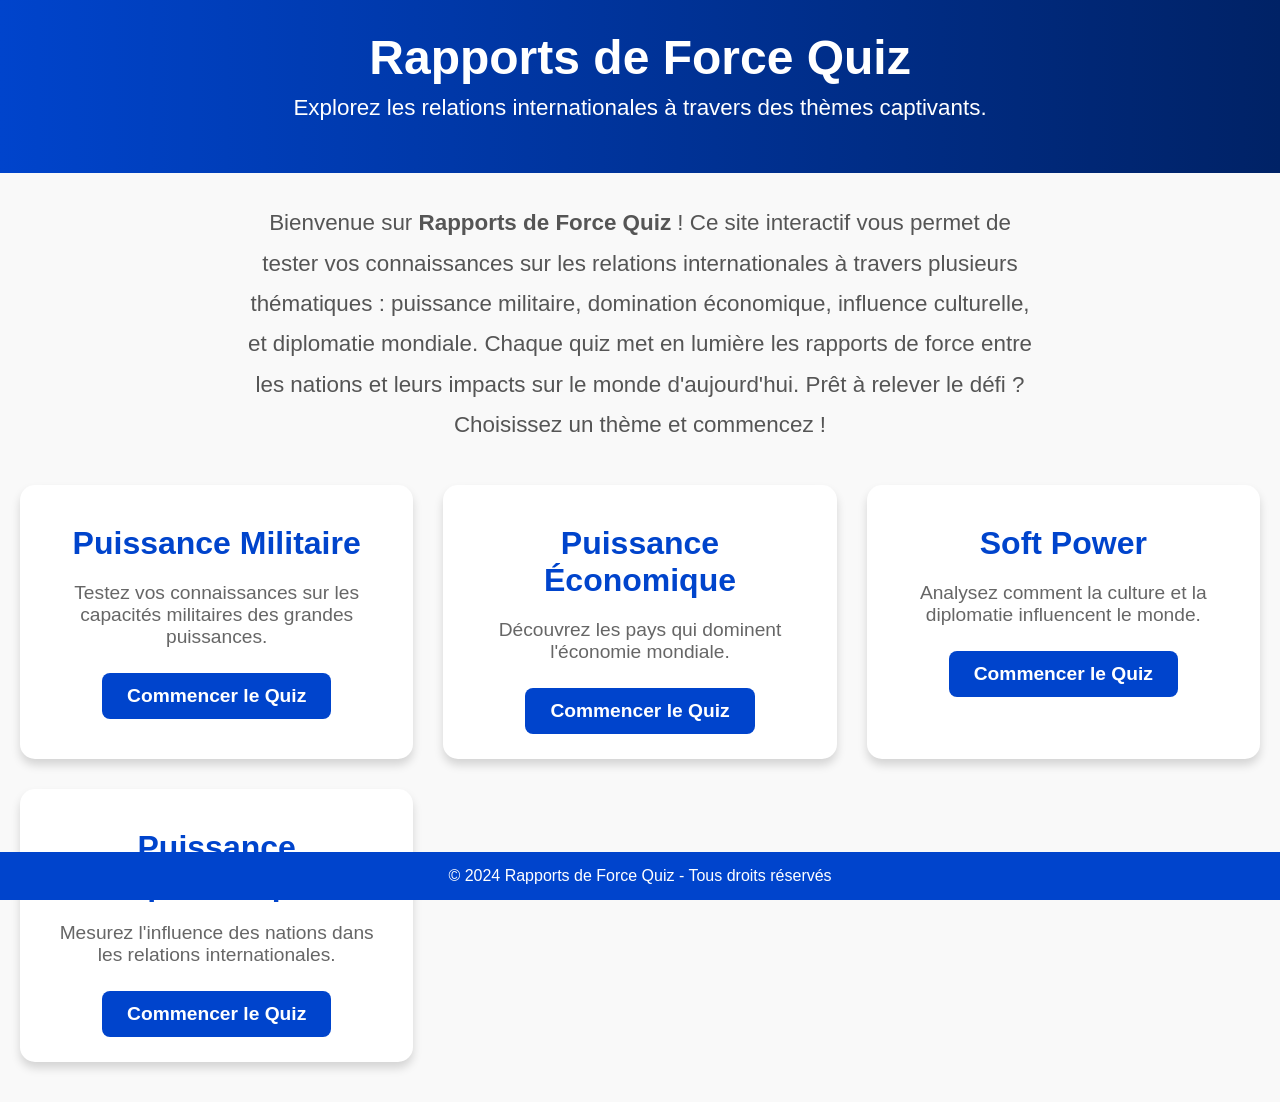
==== index.html @ 2181fe53 "feur" ====
<!DOCTYPE html>
<html lang="fr">
<head>
    <meta charset="UTF-8">
    <meta name="viewport" content="width=device-width, initial-scale=1.0">
    <title>Rapports de Force Quiz</title>
    <link rel="stylesheet" href="styles.css">
</head>
<body>
<header>
    <h1>Rapports de Force Quiz</h1>
    <p>Explorez les relations internationales à travers des thèmes captivants.</p>
</header>

<div class="description">
    Bienvenue sur <strong>Rapports de Force Quiz</strong> ! Ce site interactif vous permet de tester vos connaissances sur les relations internationales à travers plusieurs thématiques : puissance militaire, domination économique, influence culturelle, et diplomatie mondiale.
    Chaque quiz met en lumière les rapports de force entre les nations et leurs impacts sur le monde d'aujourd'hui. Prêt à relever le défi ? Choisissez un thème et commencez !
</div>

<div class="quiz-container">
    <!-- Quiz 1 -->
    <div class="quiz-card">
        <h2>Puissance Militaire</h2>
        <p>Testez vos connaissances sur les capacités militaires des grandes puissances.</p>
        <a href="#military" onclick="startQuiz('military')">Commencer le Quiz</a>
    </div>
    <!-- Quiz 2 -->
    <div class="quiz-card">
        <h2>Puissance Économique</h2>
        <p>Découvrez les pays qui dominent l'économie mondiale.</p>
        <a href="#economic" onclick="startQuiz('economic')">Commencer le Quiz</a>
    </div>
    <!-- Quiz 3 -->
    <div class="quiz-card">
        <h2>Soft Power</h2>
        <p>Analysez comment la culture et la diplomatie influencent le monde.</p>
        <a href="#soft-power" onclick="startQuiz('soft-power')">Commencer le Quiz</a>
    </div>
    <!-- Quiz 4 -->
    <div class="quiz-card">
        <h2>Puissance Diplomatique</h2>
        <p>Mesurez l'influence des nations dans les relations internationales.</p>
        <a href="#diplomatic" onclick="startQuiz('diplomatic')">Commencer le Quiz</a>
    </div>
</div>

<footer>
    © 2024 Rapports de Force Quiz - Tous droits réservés
</footer>

<script src="scripts.js"></script>
</body>
</html>
---- styles.css ----
/* Global Styles */
body {
    font-family: 'Arial', sans-serif;
    margin: 0;
    padding: 0;
    background-color: #f9f9f9;
    color: #333;
}

header {
    background: linear-gradient(90deg, #0044cc, #002266);
    color: white;
    text-align: center;
    padding: 30px 0;
}

header h1 {
    font-size: 3rem; /* Titre plus grand */
    margin: 0;
}

header p {
    margin-top: 10px;
    font-size: 1.4rem; /* Sous-titre plus grand */
}

.description {
    max-width: 800px;
    margin: 30px auto;
    padding: 0 20px;
    font-size: 1.4rem; /* Texte légèrement agrandi */
    line-height: 1.8;
    color: #555;
    text-align: center;
}

.quiz-container {
    display: grid;
    grid-template-columns: repeat(auto-fit, minmax(300px, 1fr)); /* Cartes plus larges */
    gap: 30px; /* Espacement augmenté */
    margin: 40px auto;
    max-width: 1400px; /* Conteneur plus large */
    padding: 0 20px;
}

.quiz-card {
    background: #fff;
    border-radius: 15px; /* Coins plus arrondis */
    box-shadow: 0 6px 10px rgba(0, 0, 0, 0.15); /* Ombre plus visible */
    padding: 25px; /* Plus de padding */
    text-align: center;
    transition: transform 0.3s ease, box-shadow 0.3s ease;
}

.quiz-card:hover {
    transform: translateY(-10px); /* Augmentation de l'effet de survol */
    box-shadow: 0 12px 20px rgba(0, 0, 0, 0.3);
}

.quiz-card h2 {
    font-size: 2rem; /* Titre des cartes plus grand */
    color: #0044cc;
    margin: 15px 0;
}

.quiz-card p {
    font-size: 1.2rem; /* Texte descriptif plus grand */
    color: #666;
    margin-bottom: 25px;
}

.quiz-card a {
    display: inline-block;
    background: #0044cc;
    color: white;
    padding: 12px 25px;
    border-radius: 8px; /* Boutons arrondis */
    text-decoration: none;
    font-size: 1.2rem; /* Bouton plus grand */
    font-weight: bold;
    transition: background 0.3s ease;
}

.quiz-card a:hover {
    background: #002266;
}

footer {
    background-color: #0044cc;
    color: white;
    text-align: center;
    padding: 15px 0;
    font-size: 1rem;
    position: fixed; /* Fixé en bas */
    bottom: 0;
    left: 0;
    width: 100%;
}
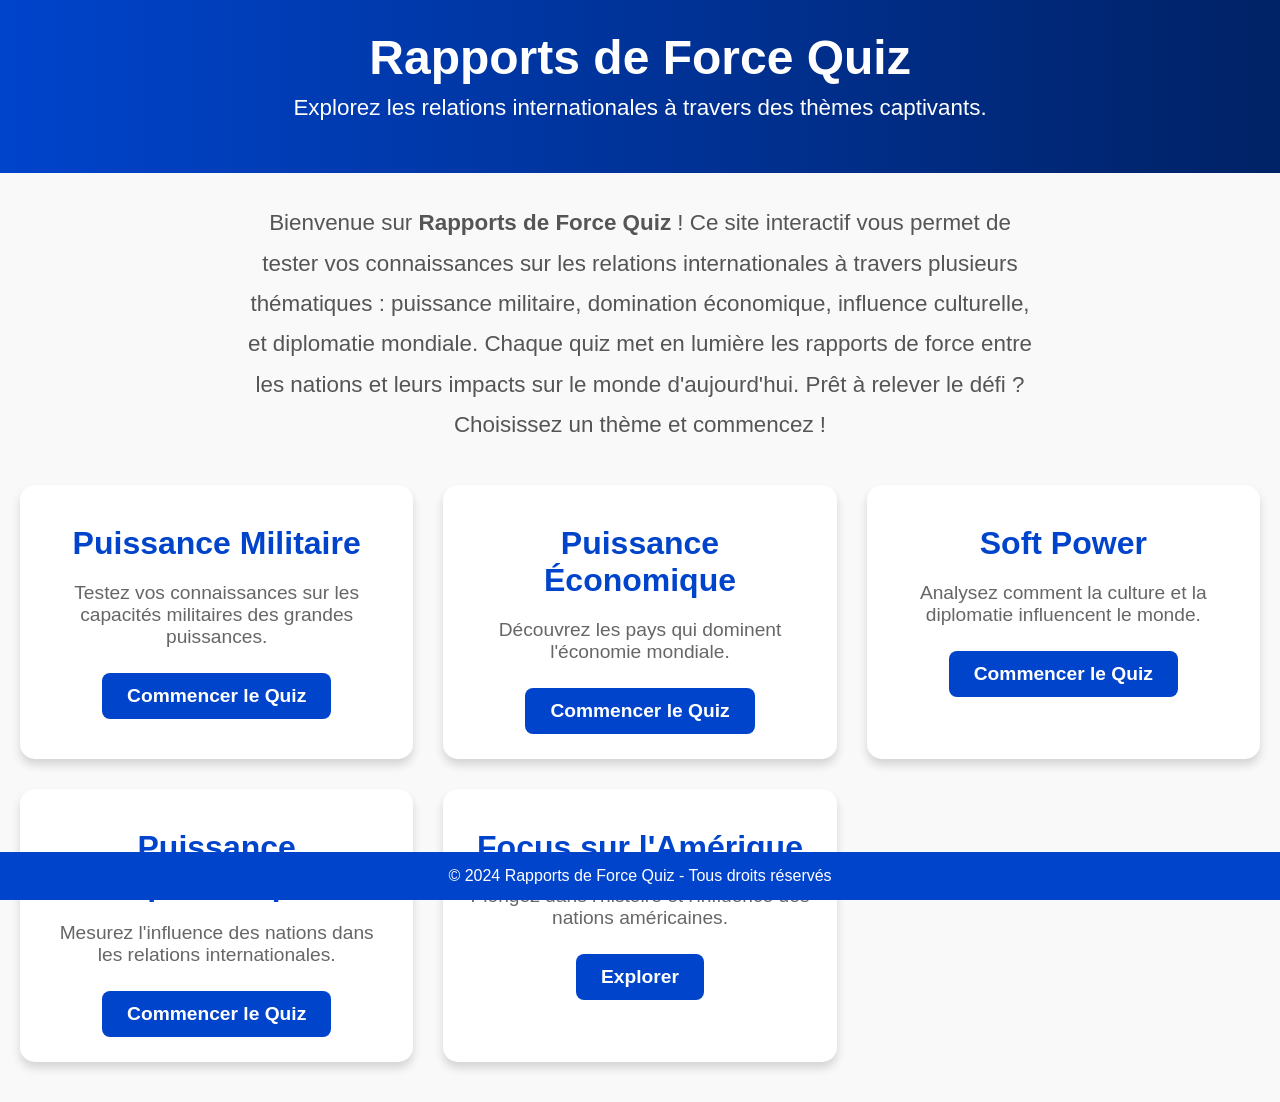
==== commit b9d39914: "full pages" ====
--- a/index.html
+++ b/index.html
@@ -42,6 +42,12 @@
         <p>Mesurez l'influence des nations dans les relations internationales.</p>
         <a href="#diplomatic" onclick="startQuiz('diplomatic')">Commencer le Quiz</a>
     </div>
+    <!-- Quiz 5 -->
+    <div class="quiz-card">
+        <h2>Focus sur l'Amérique</h2>
+        <p>Plongez dans l'histoire et l'influence des nations américaines.</p>
+        <a href="quizz/amerique.html">Explorer</a>
+    </div>
 </div>
 
 <footer>
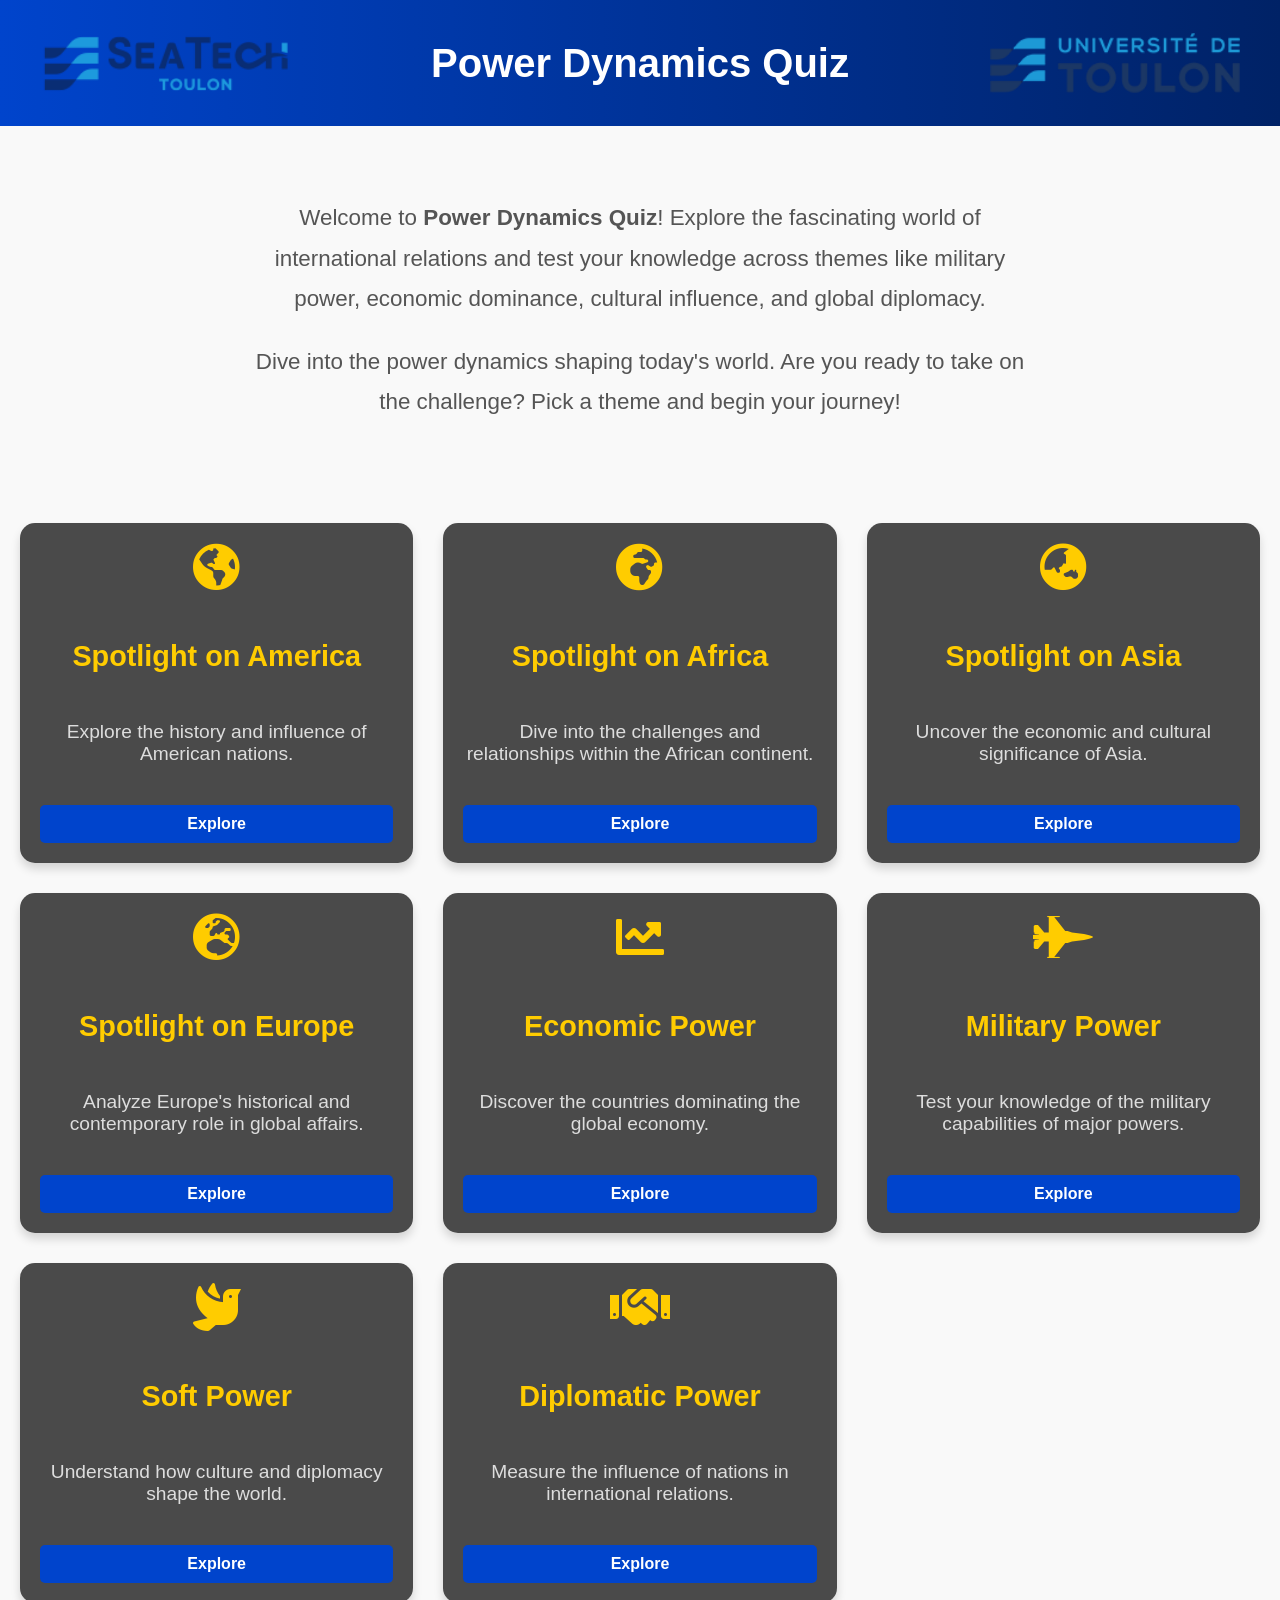
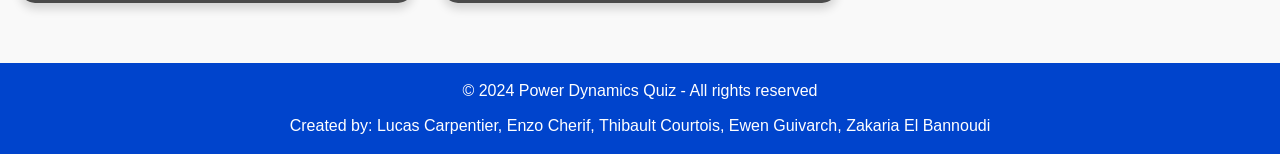
==== commit 056ea75e: "home page" ====
--- a/index.html
+++ b/index.html
@@ -1,59 +1,113 @@
 <!DOCTYPE html>
-<html lang="fr">
+<html lang="en">
 <head>
     <meta charset="UTF-8">
     <meta name="viewport" content="width=device-width, initial-scale=1.0">
-    <title>Rapports de Force Quiz</title>
+    <title>Power Dynamics Quiz</title>
     <link rel="stylesheet" href="styles.css">
 </head>
 <body>
+
+
 <header>
-    <h1>Rapports de Force Quiz</h1>
-    <p>Explorez les relations internationales à travers des thèmes captivants.</p>
+
+
+    <div class="header-content">
+        <img src="../images/seatech.png" alt="Seatech Logo" class="header-logo left-logo">
+        <div class="header-text">
+            <h1>Power Dynamics Quiz</h1>
+        </div>
+        <img src="../images/univ.png" alt="University Logo" class="header-logo right-logo">
+    </div>
 </header>
 
+
 <div class="description">
-    Bienvenue sur <strong>Rapports de Force Quiz</strong> ! Ce site interactif vous permet de tester vos connaissances sur les relations internationales à travers plusieurs thématiques : puissance militaire, domination économique, influence culturelle, et diplomatie mondiale.
-    Chaque quiz met en lumière les rapports de force entre les nations et leurs impacts sur le monde d'aujourd'hui. Prêt à relever le défi ? Choisissez un thème et commencez !
+    <p>
+        Welcome to <strong>Power Dynamics Quiz</strong>! Explore the fascinating world of international relations and test your knowledge across themes like military power, economic dominance, cultural influence, and global diplomacy.
+    </p>
+    <p>
+        Dive into the power dynamics shaping today's world. Are you ready to take on the challenge? Pick a theme and begin your journey!
+    </p>
 </div>
+
+
 
 <div class="quiz-container">
     <!-- Quiz 1 -->
-    <div class="quiz-card">
-        <h2>Puissance Militaire</h2>
-        <p>Testez vos connaissances sur les capacités militaires des grandes puissances.</p>
-        <a href="#military" onclick="startQuiz('military')">Commencer le Quiz</a>
+    <div class="quiz-card" style="background-image: url('../images/america-bg.jpg');">
+        <i class="icon fa fa-globe-americas"></i>
+        <h2>Spotlight on America</h2>
+        <p>Explore the history and influence of American nations.</p>
+        <a href="quizz/amerique.html">Explore</a>
     </div>
     <!-- Quiz 2 -->
-    <div class="quiz-card">
-        <h2>Puissance Économique</h2>
-        <p>Découvrez les pays qui dominent l'économie mondiale.</p>
-        <a href="#economic" onclick="startQuiz('economic')">Commencer le Quiz</a>
+    <div class="quiz-card" style="background-image: url('../images/africa-bg.jpg');">
+        <i class="icon fa fa-globe-africa"></i>
+        <h2>Spotlight on Africa</h2>
+        <p>Dive into the challenges and relationships within the African continent.</p>
+        <a href="quizz/afrique.html">Explore</a>
     </div>
     <!-- Quiz 3 -->
-    <div class="quiz-card">
-        <h2>Soft Power</h2>
-        <p>Analysez comment la culture et la diplomatie influencent le monde.</p>
-        <a href="#soft-power" onclick="startQuiz('soft-power')">Commencer le Quiz</a>
+    <div class="quiz-card" style="background-image: url('../images/asia-bg.jpg');">
+        <i class="icon fa fa-globe-asia"></i>
+        <h2>Spotlight on Asia</h2>
+        <p>Uncover the economic and cultural significance of Asia.</p>
+        <a href="quizz/asie.html">Explore</a>
     </div>
     <!-- Quiz 4 -->
-    <div class="quiz-card">
-        <h2>Puissance Diplomatique</h2>
-        <p>Mesurez l'influence des nations dans les relations internationales.</p>
-        <a href="#diplomatic" onclick="startQuiz('diplomatic')">Commencer le Quiz</a>
+    <div class="quiz-card" style="background-image: url('../images/europe-bg.jpg');">
+        <i class="icon fa fa-globe-europe"></i>
+        <h2>Spotlight on Europe</h2>
+        <p>Analyze Europe's historical and contemporary role in global affairs.</p>
+        <a href="quizz/europe.html">Explore</a>
     </div>
     <!-- Quiz 5 -->
-    <div class="quiz-card">
-        <h2>Focus sur l'Amérique</h2>
-        <p>Plongez dans l'histoire et l'influence des nations américaines.</p>
-        <a href="quizz/amerique.html">Explorer</a>
+    <div class="quiz-card" style="background-image: url('../images/economic-bg.jpg');">
+        <i class="icon fa fa-chart-line"></i>
+        <h2>Economic Power</h2>
+        <p>Discover the countries dominating the global economy.</p>
+        <a href="quizz/economie.html">Explore</a>
+    </div>
+    <!-- Quiz 6 -->
+    <div class="quiz-card" style="background-image: url('../images/military-bg.jpg');">
+        <i class="icon fa fa-fighter-jet"></i>
+        <h2>Military Power</h2>
+        <p>Test your knowledge of the military capabilities of major powers.</p>
+        <a href="quizz/militaire.html">Explore</a>
+    </div>
+    <!-- Quiz 7 -->
+    <div class="quiz-card" style="background-image: url('../images/soft-power-bg.jpg');">
+        <i class="icon fa fa-dove"></i>
+        <h2>Soft Power</h2>
+        <p>Understand how culture and diplomacy shape the world.</p>
+        <a href="quizz/soft-power.html">Explore</a>
+    </div>
+    <!-- Quiz 8 -->
+    <div class="quiz-card" style="background-image: url('../images/diplomatic-bg.jpg');">
+        <i class="icon fa fa-handshake"></i>
+        <h2>Diplomatic Power</h2>
+        <p>Measure the influence of nations in international relations.</p>
+        <a href="quizz/diplomatie.html">Explore</a>
     </div>
 </div>
 
+
 <footer>
-    © 2024 Rapports de Force Quiz - Tous droits réservés
+    <div>© 2024 Power Dynamics Quiz - All rights reserved</div>
+    <div style="margin-top: 10px;">
+        Created by: Lucas Carpentier, Enzo Cherif, Thibault Courtois, Ewen Guivarch, Zakaria El Bannoudi
+    </div>
 </footer>
 
+
 <script src="scripts.js"></script>
+<script>
+    function toggleMenu() {
+        const navLinks = document.getElementById("nav-links");
+        navLinks.classList.toggle("active");
+    }
+</script>
+
 </body>
 </html>
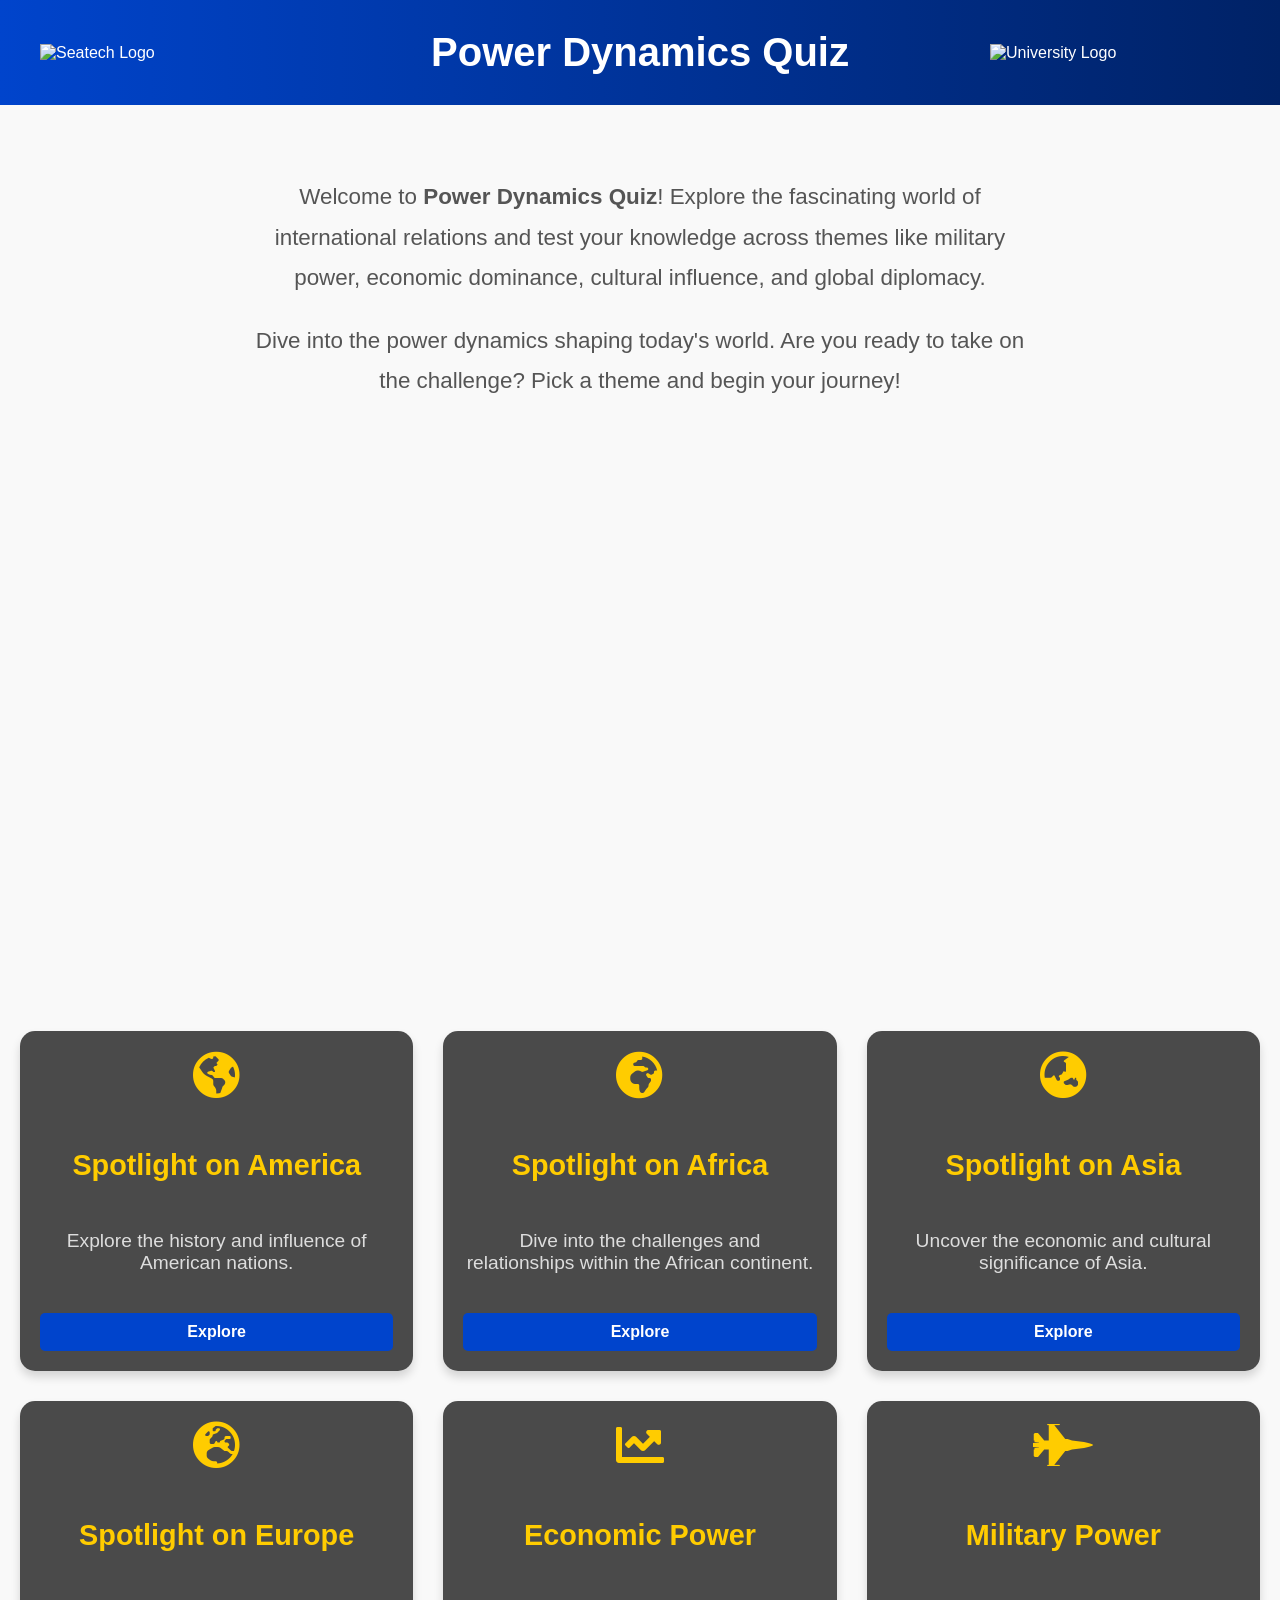
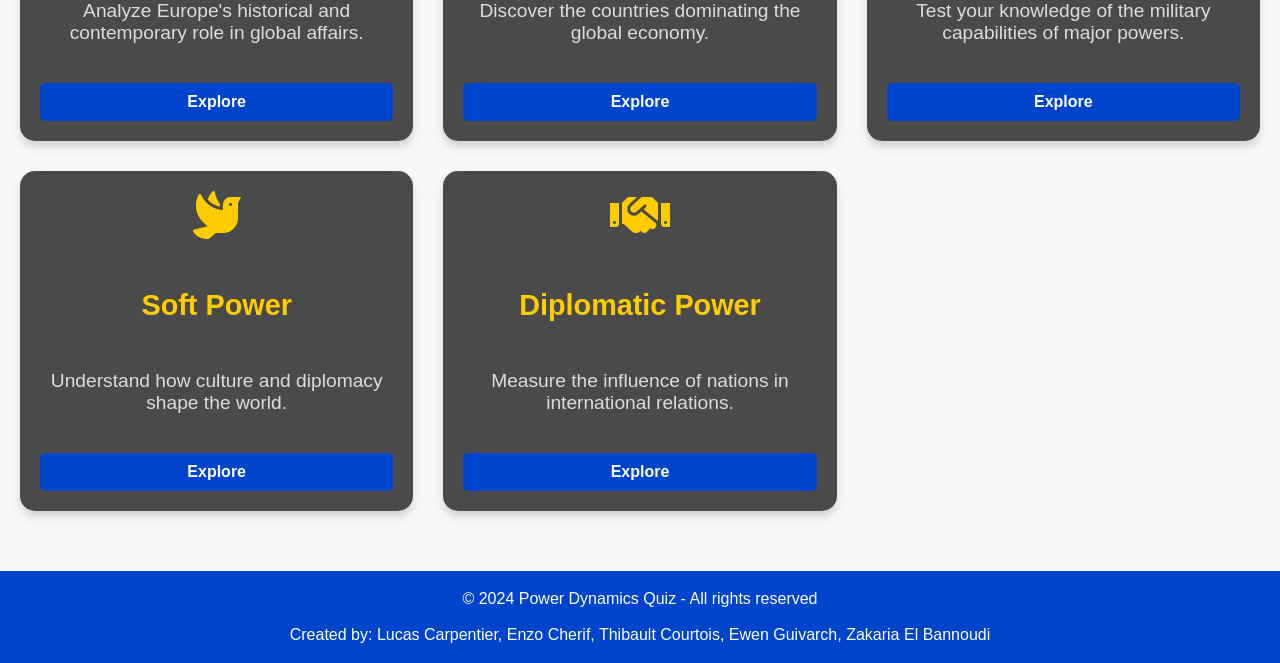
==== commit 3703949d: "rajout des images sur l'acceuil logo de l'ecole, et rajout de la map comme girafa voulait, et j'essa" ====
--- a/index.html
+++ b/index.html
@@ -5,19 +5,20 @@
     <meta name="viewport" content="width=device-width, initial-scale=1.0">
     <title>Power Dynamics Quiz</title>
     <link rel="stylesheet" href="styles.css">
+	<link rel="stylesheet" href="https://unpkg.com/leaflet@1.9.4/dist/leaflet.css" />
+	<script src="https://unpkg.com/leaflet@1.9.4/dist/leaflet.js"></script>
+	<script src="index.js" defer></script>
 </head>
 <body>
 
 
 <header>
-
-
     <div class="header-content">
-        <img src="../images/seatech.png" alt="Seatech Logo" class="header-logo left-logo">
+        <img src="https://seatech.univ-tln.fr/squelettes/images/logos/seatech-208.png" alt="Seatech Logo" class="header-logo left-logo">
         <div class="header-text">
             <h1>Power Dynamics Quiz</h1>
         </div>
-        <img src="../images/univ.png" alt="University Logo" class="header-logo right-logo">
+        <img src="https://www.univ-tln.fr/squelettes/images/logos/logo-utln.png" alt="University Logo" class="header-logo right-logo">
     </div>
 </header>
 
@@ -31,7 +32,9 @@
     </p>
 </div>
 
+<div id="map" style="height: 500px; width: 100%; margin: 20px 0;"></div>
 
+<div class="hamburger">☰</div>
 
 <div class="quiz-container">
     <!-- Quiz 1 -->
@@ -93,6 +96,8 @@
 </div>
 
 
+
+
 <footer>
     <div>© 2024 Power Dynamics Quiz - All rights reserved</div>
     <div style="margin-top: 10px;">
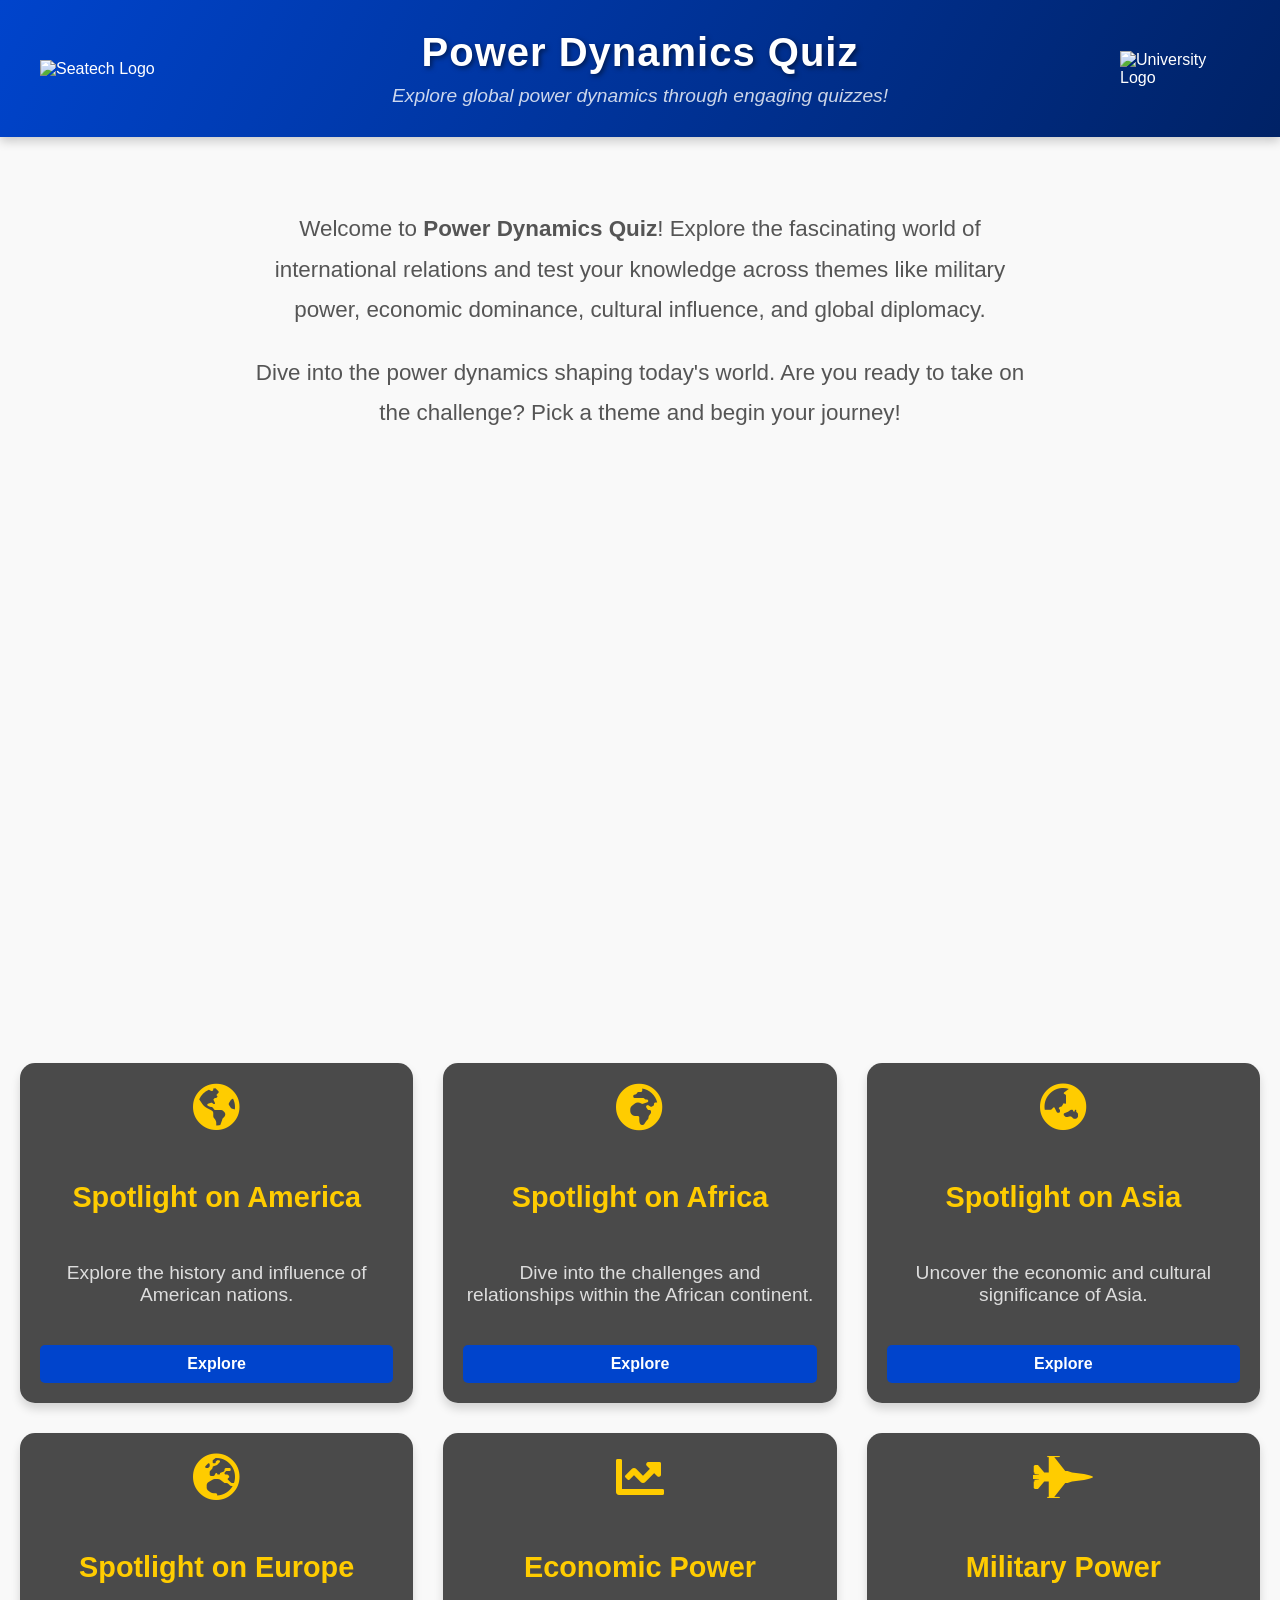
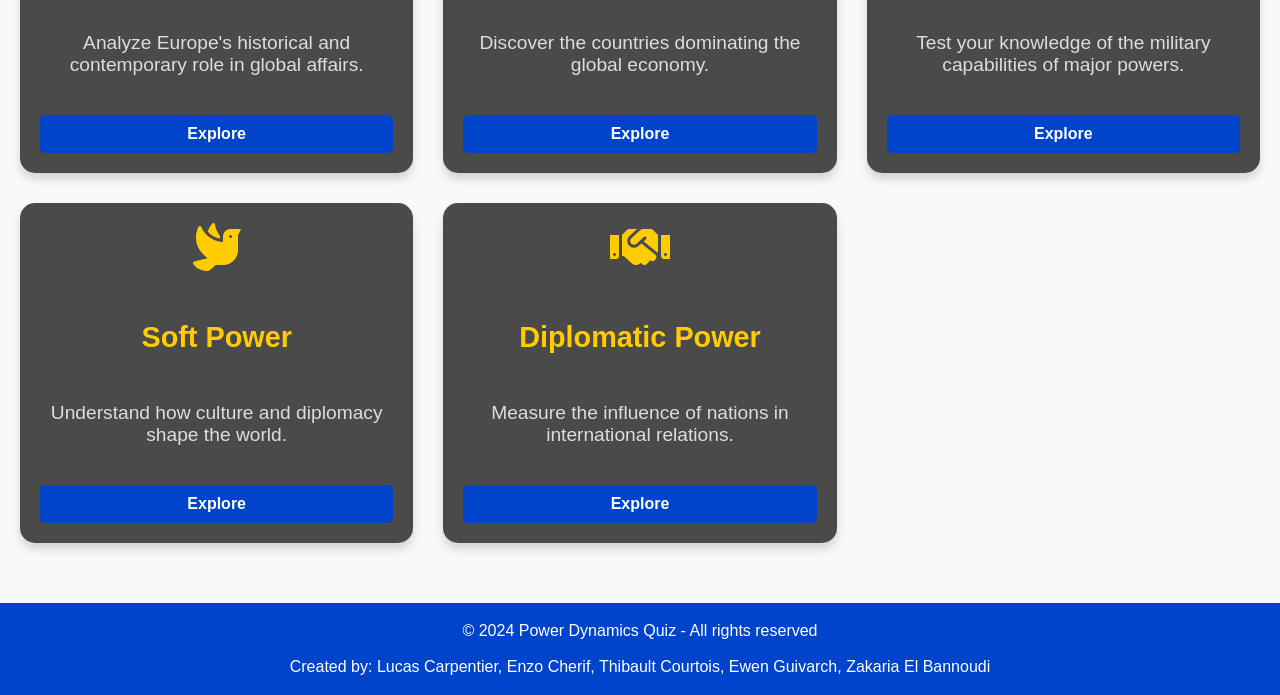
==== commit 674281e6: "Amelioration de l'header sur l'ordi et mobile normalement c'est plus jolie" ====
--- a/index.html
+++ b/index.html
@@ -12,15 +12,17 @@
 <body>
 
 
-<header>
+<header class="header-container">
     <div class="header-content">
         <img src="https://seatech.univ-tln.fr/squelettes/images/logos/seatech-208.png" alt="Seatech Logo" class="header-logo left-logo">
         <div class="header-text">
             <h1>Power Dynamics Quiz</h1>
+            <p>Explore global power dynamics through engaging quizzes!</p>
         </div>
         <img src="https://www.univ-tln.fr/squelettes/images/logos/logo-utln.png" alt="University Logo" class="header-logo right-logo">
     </div>
 </header>
+
 
 
 <div class="description">
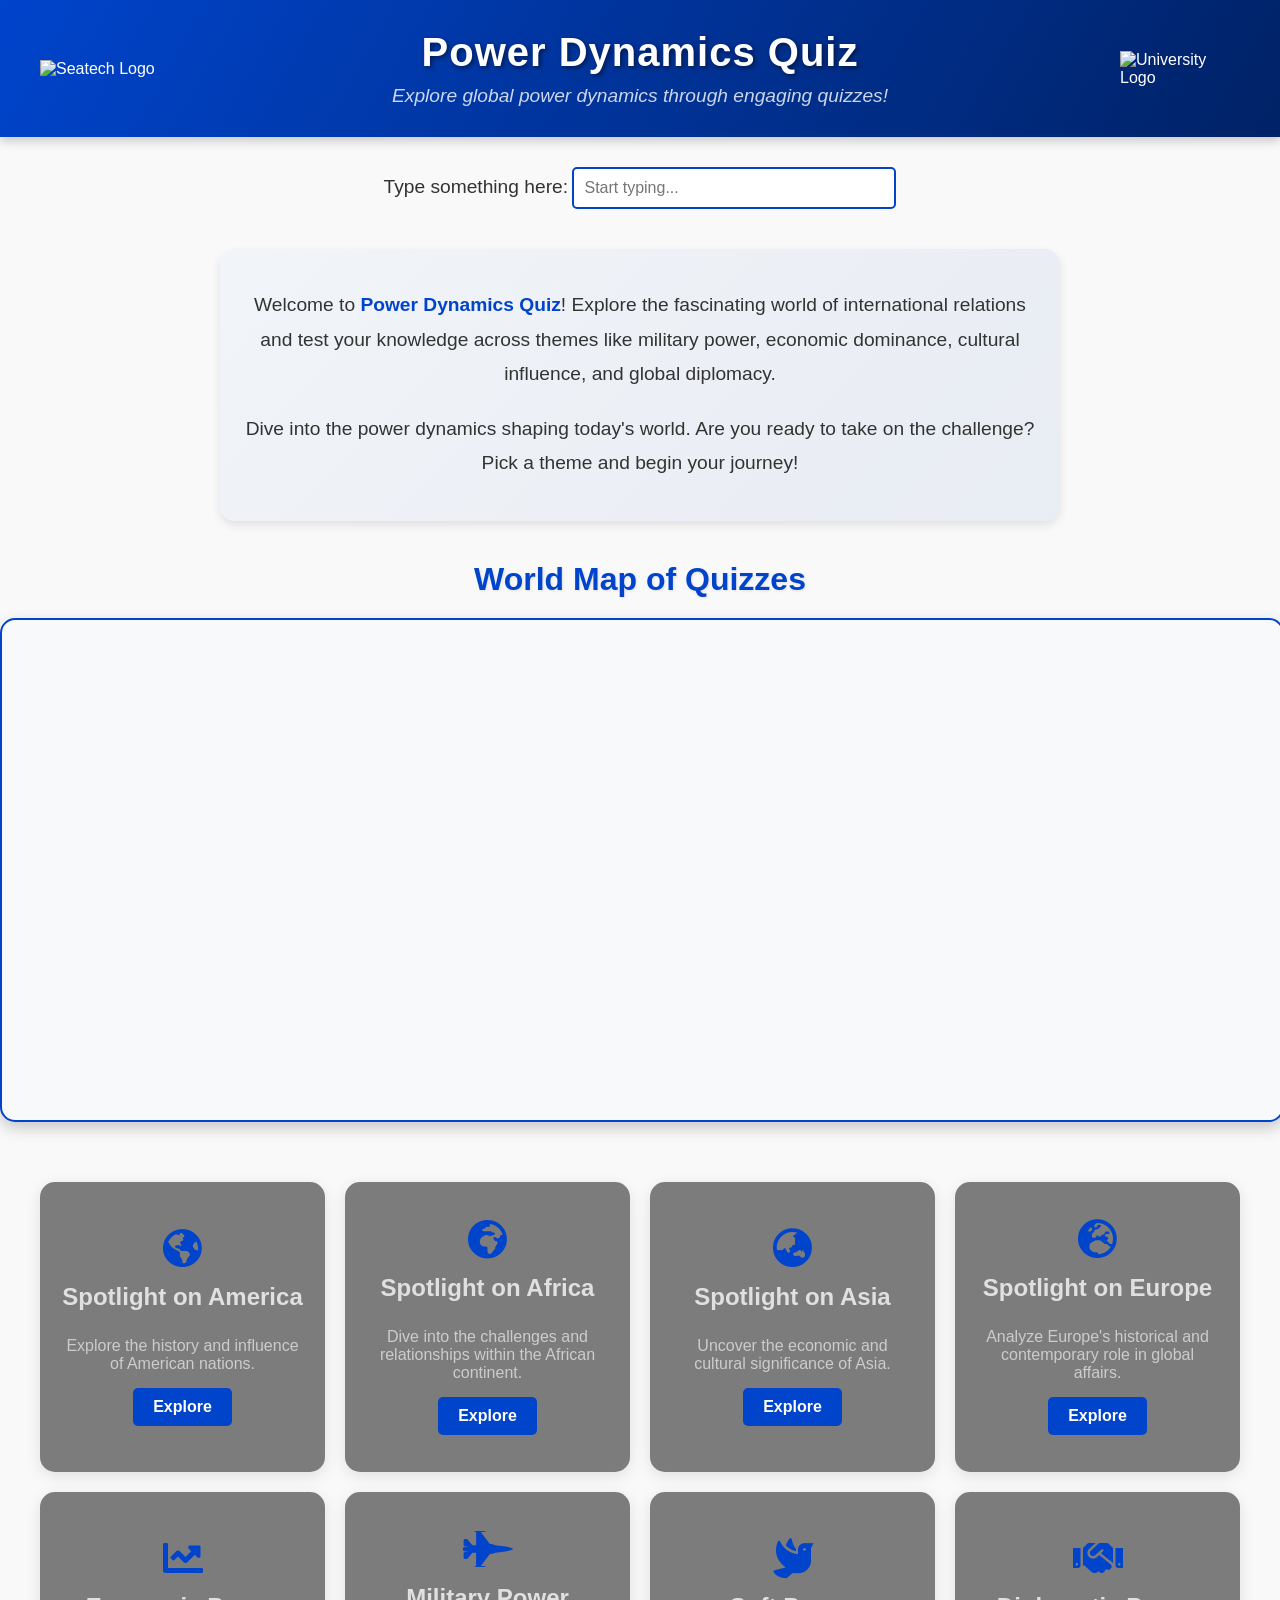
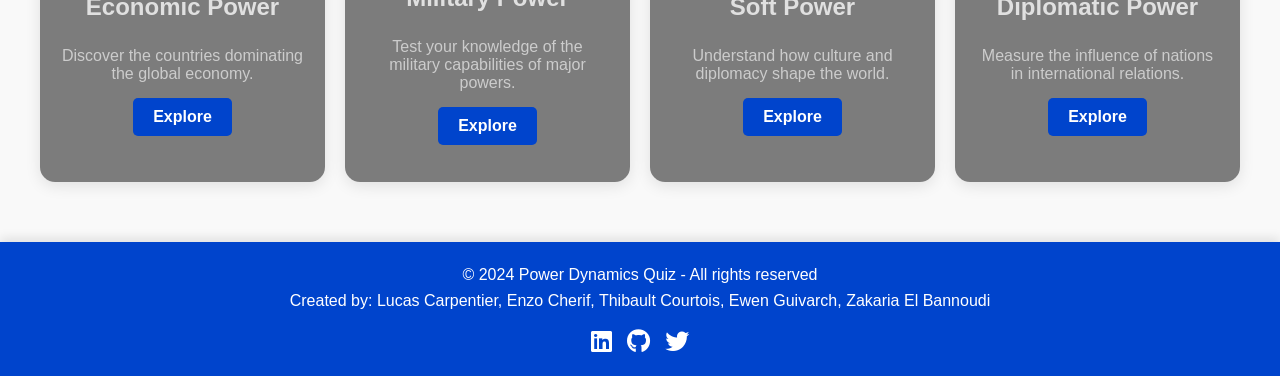
==== commit 619f13ab: "amelioration de cerains details du site dans l'acceuil, ajout d'une barre de recherhce, et j'ai refa" ====
--- a/index.html
+++ b/index.html
@@ -23,6 +23,12 @@
     </div>
 </header>
 
+<div class="text-container">
+    <label for="text-input">Type something here:</label>
+    <input type="text" id="text-input" placeholder="Start typing...">
+</div>
+
+
 
 
 <div class="description">
@@ -34,7 +40,12 @@
     </p>
 </div>
 
-<div id="map" style="height: 500px; width: 100%; margin: 20px 0;"></div>
+
+<div class="map-section">
+    <h2 class="map-title">World Map of Quizzes</h2>
+    <div id="map" class="map-container"></div>
+</div>
+
 
 <div class="hamburger">☰</div>
 
@@ -44,68 +55,83 @@
         <i class="icon fa fa-globe-americas"></i>
         <h2>Spotlight on America</h2>
         <p>Explore the history and influence of American nations.</p>
-        <a href="quizz/amerique.html">Explore</a>
+        <a href="quizz/amerique.html" class="btn-explore">Explore</a>
     </div>
     <!-- Quiz 2 -->
     <div class="quiz-card" style="background-image: url('../images/africa-bg.jpg');">
         <i class="icon fa fa-globe-africa"></i>
         <h2>Spotlight on Africa</h2>
         <p>Dive into the challenges and relationships within the African continent.</p>
-        <a href="quizz/afrique.html">Explore</a>
+        <a href="quizz/afrique.html" class="btn-explore">Explore</a>
     </div>
     <!-- Quiz 3 -->
     <div class="quiz-card" style="background-image: url('../images/asia-bg.jpg');">
         <i class="icon fa fa-globe-asia"></i>
         <h2>Spotlight on Asia</h2>
         <p>Uncover the economic and cultural significance of Asia.</p>
-        <a href="quizz/asie.html">Explore</a>
+        <a href="quizz/asie.html" class="btn-explore">Explore</a>
     </div>
     <!-- Quiz 4 -->
     <div class="quiz-card" style="background-image: url('../images/europe-bg.jpg');">
         <i class="icon fa fa-globe-europe"></i>
         <h2>Spotlight on Europe</h2>
         <p>Analyze Europe's historical and contemporary role in global affairs.</p>
-        <a href="quizz/europe.html">Explore</a>
+        <a href="quizz/europe.html" class="btn-explore">Explore</a>
     </div>
     <!-- Quiz 5 -->
     <div class="quiz-card" style="background-image: url('../images/economic-bg.jpg');">
         <i class="icon fa fa-chart-line"></i>
         <h2>Economic Power</h2>
         <p>Discover the countries dominating the global economy.</p>
-        <a href="quizz/economie.html">Explore</a>
+        <a href="quizz/economie.html" class="btn-explore">Explore</a>
     </div>
     <!-- Quiz 6 -->
     <div class="quiz-card" style="background-image: url('../images/military-bg.jpg');">
         <i class="icon fa fa-fighter-jet"></i>
         <h2>Military Power</h2>
         <p>Test your knowledge of the military capabilities of major powers.</p>
-        <a href="quizz/militaire.html">Explore</a>
+        <a href="quizz/militaire.html" class="btn-explore">Explore</a>
     </div>
     <!-- Quiz 7 -->
     <div class="quiz-card" style="background-image: url('../images/soft-power-bg.jpg');">
         <i class="icon fa fa-dove"></i>
         <h2>Soft Power</h2>
         <p>Understand how culture and diplomacy shape the world.</p>
-        <a href="quizz/soft-power.html">Explore</a>
+        <a href="quizz/soft-power.html" class="btn-explore">Explore</a>
     </div>
     <!-- Quiz 8 -->
     <div class="quiz-card" style="background-image: url('../images/diplomatic-bg.jpg');">
         <i class="icon fa fa-handshake"></i>
         <h2>Diplomatic Power</h2>
         <p>Measure the influence of nations in international relations.</p>
-        <a href="quizz/diplomatie.html">Explore</a>
+        <a href="quizz/diplomatie.html" class="btn-explore">Explore</a>
     </div>
 </div>
 
 
 
 
-<footer>
-    <div>© 2024 Power Dynamics Quiz - All rights reserved</div>
-    <div style="margin-top: 10px;">
-        Created by: Lucas Carpentier, Enzo Cherif, Thibault Courtois, Ewen Guivarch, Zakaria El Bannoudi
+
+<footer class="footer-container">
+    <div class="footer-content">
+        <div class="footer-text">
+            <p>© 2024 Power Dynamics Quiz - All rights reserved</p>
+            <p>Created by: Lucas Carpentier, Enzo Cherif, Thibault Courtois, Ewen Guivarch, Zakaria El Bannoudi</p>
+        </div>
+        <div class="footer-social">
+            <a href="https://www.linkedin.com" target="_blank" class="social-link">
+                <i class="fab fa-linkedin"></i>
+            </a>
+            <a href="https://www.github.com" target="_blank" class="social-link">
+                <i class="fab fa-github"></i>
+            </a>
+            <a href="https://fr.pornhub.com/" target="_blank" class="social-link">
+                <i class="fab fa-twitter"></i>
+            </a>
+        </div>
     </div>
 </footer>
+
 
 
 <script src="scripts.js"></script>
